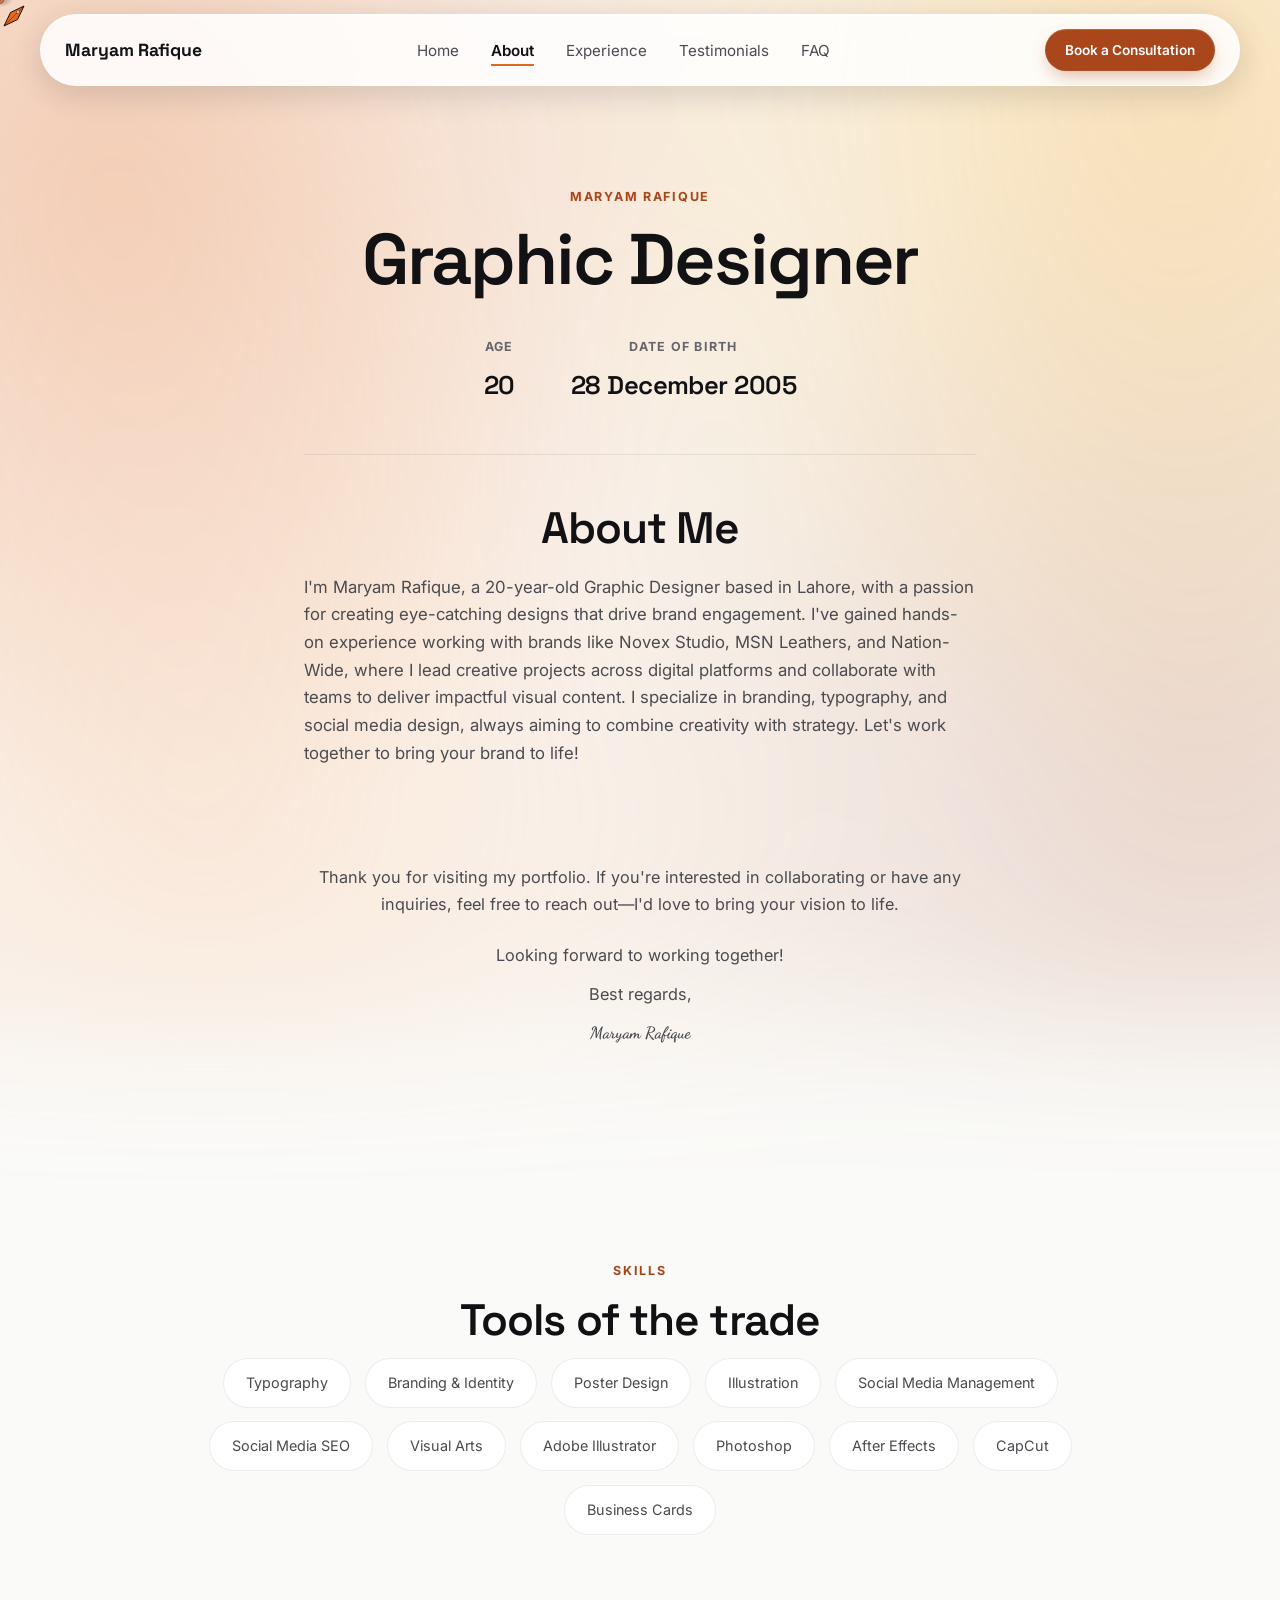
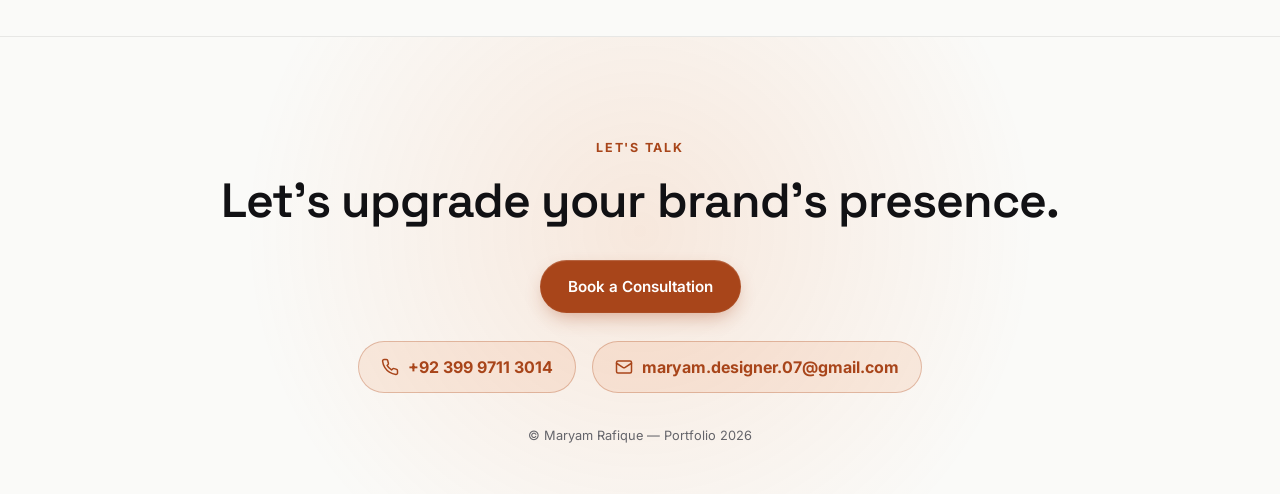
==== about.html @ 6f6f6f87 "Convert to multi-page site with Liquid Glass UI, custom pen cursor, and perf pass Adds Experience/Te" ====
<!DOCTYPE html>
<html lang="en">
<head>
  <meta charset="UTF-8">
  <meta name="viewport" content="width=device-width, initial-scale=1.0">

  <!-- EDIT HERE: page title + description shown in browser tab & search results -->
  <title>About — Maryam Rafique</title>
  <meta name="description" content="A little about Maryam Rafique — graphic designer and social media specialist based in Lahore.">

  <meta property="og:type" content="website">
  <meta property="og:title" content="About — Maryam Rafique">
  <meta property="og:description" content="A little about Maryam Rafique — graphic designer and social media specialist based in Lahore.">
  <meta property="og:image" content="assets/og-image.svg">
  <meta property="og:url" content="https://example.com/about.html">
  <meta name="twitter:card" content="summary_large_image">

  <link rel="icon" type="image/svg+xml" href="assets/favicon.svg">

  <!-- Google Fonts: Space Grotesk (headings) + Inter (body) + Dancing Script (signature, this page only) -->
  <link rel="preconnect" href="https://fonts.googleapis.com">
  <link rel="preconnect" href="https://fonts.gstatic.com" crossorigin>
  <link href="https://fonts.googleapis.com/css2?family=Space+Grotesk:wght@500;600;700&family=Inter:wght@400;500;600;700&family=Dancing+Script:wght@600;700&display=swap" rel="stylesheet">

  <link rel="stylesheet" href="css/styles.css">
</head>
<body>

  <a class="skip-link" href="#main">Skip to content</a>

  <!-- ============================= NAVBAR ============================= -->
  <header class="navbar" id="navbar">
    <div class="navbar__inner">
      <a href="index.html" class="navbar__logo">Maryam Rafique</a>

      <nav class="navbar__nav" aria-label="Primary">
        <ul class="navbar__links" id="navLinks">
          <li><a href="index.html">Home</a></li>
          <li><a href="about.html">About</a></li>
          <li><a href="experience.html">Experience</a></li>
          <li><a href="testimonials.html">Testimonials</a></li>
          <li><a href="faq.html">FAQ</a></li>
        </ul>
      </nav>

      <!-- EDIT HERE: booking link -->
      <a href="https://calendar.app.google/FQCtH2QjCRTTmwP78" class="btn btn--primary btn--sm navbar__cta" target="_blank" rel="noopener">Book a Consultation</a>

      <button class="navbar__burger" id="burgerBtn" aria-label="Open menu" aria-expanded="false" aria-controls="mobileNav">
        <span></span><span></span><span></span>
      </button>
    </div>
  </header>

  <!-- Full-screen mobile nav overlay -->
  <div class="mobile-nav" id="mobileNav">
    <button class="mobile-nav__close" id="mobileNavClose" aria-label="Close menu">&times;</button>
    <nav aria-label="Mobile Primary">
      <ul>
        <li><a href="index.html">Home</a></li>
        <li><a href="about.html">About</a></li>
        <li><a href="experience.html">Experience</a></li>
        <li><a href="testimonials.html">Testimonials</a></li>
        <li><a href="faq.html">FAQ</a></li>
        <li><a href="https://calendar.app.google/FQCtH2QjCRTTmwP78" class="btn btn--primary" target="_blank" rel="noopener">Book a Consultation</a></li>
      </ul>
    </nav>
  </div>

  <main id="main">
    <!-- ============================= ABOUT ME PAGE ============================= -->
    <section class="about-page">
      <div class="container about-page__inner">

        <!-- EDIT HERE: name label + heading -->
        <p class="eyebrow reveal">Maryam Rafique</p>
        <h1 class="about-page__heading reveal">Graphic Designer</h1>

        <!-- EDIT HERE: age / date of birth — the age value auto-calculates from data-dob via JS,
             falling back to this static "20" if JS is unavailable. -->
        <div class="about-page__meta reveal">
          <div class="about-page__meta-item">
            <span class="about-page__meta-label">Age</span>
            <span class="about-page__meta-value" id="ageValue" data-dob="2005-12-28">20</span>
          </div>
          <div class="about-page__meta-item">
            <span class="about-page__meta-label">Date Of Birth</span>
            <span class="about-page__meta-value">28 December 2005</span>
          </div>
        </div>

        <hr class="about-page__divider reveal">

        <!-- EDIT HERE: bio copy — [CITY] already filled in as Lahore -->
        <div class="about-page__block reveal">
          <h2 class="section-title">About Me</h2>
          <p class="about-page__bio">I'm Maryam Rafique, a 20-year-old Graphic Designer based in Lahore, with a passion for creating eye-catching designs that drive brand engagement. I've gained hands-on experience working with brands like Novex Studio, MSN Leathers, and Nation-Wide, where I lead creative projects across digital platforms and collaborate with teams to deliver impactful visual content. I specialize in branding, typography, and social media design, always aiming to combine creativity with strategy. Let's work together to bring your brand to life!</p>
        </div>

        <hr class="about-page__divider reveal">

        <!-- EDIT HERE: closing note + signature -->
        <div class="about-page__closing reveal">
          <p>Thank you for visiting my portfolio. If you're interested in collaborating or have any inquiries, feel free to reach out—I'd love to bring your vision to life.</p>
          <p>Looking forward to working together!</p>
          <p>Best regards,</p>
          <p class="about-page__signature">Maryam Rafique</p>
        </div>

      </div>
    </section>

    <!-- ============================= SKILLS ============================= -->
    <section class="skills" aria-label="Skills">
      <div class="container">
        <p class="eyebrow reveal">Skills</p>
        <h2 class="section-title reveal">Tools of the trade</h2>
        <!-- EDIT HERE: skill tags -->
        <ul class="skills__cloud">
          <li class="reveal">Typography</li>
          <li class="reveal">Branding &amp; Identity</li>
          <li class="reveal">Poster Design</li>
          <li class="reveal">Illustration</li>
          <li class="reveal">Social Media Management</li>
          <li class="reveal">Social Media SEO</li>
          <li class="reveal">Visual Arts</li>
          <li class="reveal">Adobe Illustrator</li>
          <li class="reveal">Photoshop</li>
          <li class="reveal">After Effects</li>
          <li class="reveal">CapCut</li>
          <li class="reveal">Business Cards</li>
        </ul>
      </div>
    </section>
  </main>

  <!-- ============================= CTA FOOTER ============================= -->
  <footer class="footer">
    <div class="footer__glow" aria-hidden="true"></div>
    <div class="container footer__inner reveal">
      <p class="eyebrow">Let's talk</p>
      <h2 class="footer__headline">Let's upgrade your brand's presence.</h2>

      <div class="footer__actions">
        <!-- EDIT HERE: booking link -->
        <a href="https://calendar.app.google/FQCtH2QjCRTTmwP78" class="btn btn--primary" target="_blank" rel="noopener">Book a Consultation</a>
      </div>

      <!-- EDIT HERE: phone + email -->
      <div class="footer__contact">
        <a href="tel:+9239997113014"><svg viewBox="0 0 24 24" fill="none" stroke="currentColor" stroke-width="2" stroke-linecap="round" stroke-linejoin="round" aria-hidden="true"><path d="M22 16.92v3a2 2 0 0 1-2.18 2 19.79 19.79 0 0 1-8.63-3.07 19.5 19.5 0 0 1-6-6 19.79 19.79 0 0 1-3.07-8.67A2 2 0 0 1 4.11 2h3a2 2 0 0 1 2 1.72c.127.96.361 1.903.7 2.81a2 2 0 0 1-.45 2.11L8.09 9.91a16 16 0 0 0 6 6l1.27-1.27a2 2 0 0 1 2.11-.45c.907.339 1.85.573 2.81.7A2 2 0 0 1 22 16.92z"/></svg>+92 399 9711 3014</a>
        <a href="mailto:maryam.designer.07@gmail.com"><svg viewBox="0 0 24 24" fill="none" stroke="currentColor" stroke-width="2" stroke-linecap="round" stroke-linejoin="round" aria-hidden="true"><rect x="2" y="4" width="20" height="16" rx="2"/><path d="m22 7-8.97 5.7a1.94 1.94 0 0 1-2.06 0L2 7"/></svg>maryam.designer.07@gmail.com</a>
      </div>

      <p class="footer__fine-print">&copy; Maryam Rafique — Portfolio 2026</p>
    </div>
  </footer>

  <script src="js/main.js"></script>
</body>
</html>
---- css/styles.css ----
/* ==========================================================================
   Maryam Rafique — Portfolio Styles
   EDIT HERE: change --accent below to re-theme the whole site.
   ========================================================================== */

/* Light theme (default). To add a dark/light toggle later: move this block
   under [data-theme="light"], add a [data-theme="dark"] block with dark
   values, and flip document.documentElement.dataset.theme in JS. */
:root {
  /* EDIT HERE: brand color is burnt orange. --accent is the literal brand hex —
     used for large text (rotating word, hero highlight), gradients, and other
     decorative spots that only need 3:1 contrast. Plain #E5681C on a white/near-white
     background measures ~3.3:1, which fails WCAG AA (4.5:1) for small text and for
     white button labels — so --accent-dark (a darkened derivative of the same hue,
     ~5:1+ on every background this site uses) is what actually renders on buttons,
     tags, links, and any other flat small text. --accent-2 pairs with --accent only
     in the hero's gradient moments. */
  --accent: #E5681C;          /* burnt orange — decorative/large-text only */
  --accent-dark: #A8451A;     /* WCAG-safe derivative — buttons, small text, active states */
  --accent-hover: #8A3814;    /* one step darker still, for button hover/press */
  --accent-soft: rgba(229, 104, 28, 0.08);  /* tint for badges/active pills */
  --accent-soft-strong: rgba(229, 104, 28, 0.14);
  --accent-2: #F59E0B;        /* gradient partner (amber) — hero only */
  --accent-rgb: 229, 104, 28;
  --accent-dark-rgb: 168, 69, 26;
  --accent-hover-rgb: 138, 56, 20;
  --accent-2-rgb: 245, 158, 11;
  --accent-gradient: linear-gradient(135deg, var(--accent), var(--accent-2));

  --bg: #FAFAF8;      /* page base background */
  --bg-alt: #F0EFEA;  /* alternating section background */
  --surface: #FFFFFF; /* cards sit on top of --bg / --bg-alt */
  --border: rgba(17, 17, 20, 0.08);
  --border-strong: rgba(17, 17, 20, 0.14);
  --text: #111114;       /* headings, high-emphasis */
  --text-muted: #4A4A4F; /* body copy */
  --text-dim: #64646A;   /* fine print — measured 5.1:1 on --bg-alt */

  --scrollbar-track: var(--bg);
  --scrollbar-thumb: rgba(17, 17, 20, 0.2);
  --scrollbar-thumb-hover: rgba(17, 17, 20, 0.35);

  --font-display: "Space Grotesk", "Arial", sans-serif;
  --font-body: "Inter", "Helvetica Neue", Arial, sans-serif;

  /* ---- type scale ---- */
  --fs-display: clamp(2.6rem, 1.6rem + 3.6vw, 4.5rem);
  --fs-h2: clamp(2rem, 1.5rem + 1.8vw, 2.75rem);
  --fs-h3: clamp(1.15rem, 1.05rem + 0.4vw, 1.3rem);
  --fs-body: 1rem;
  --fs-small: 0.875rem;
  --lh-display: 1.05;
  --ls-display: -0.03em;
  --lh-heading: 1.15;
  --ls-heading: -0.02em;
  --lh-body: 1.65;

  --radius-sm: 12px;
  --radius: 20px;
  --radius-lg: 24px;

  --container-width: 1200px;
  --section-pad: clamp(72px, 6vw + 24px, 112px);

  --ease: cubic-bezier(0.16, 1, 0.3, 1);
  --ease-reveal: cubic-bezier(0.22, 1, 0.36, 1); /* smooth ease-out for scroll-reveal slide-ups */

  /* ---- Liquid Glass material (EDIT HERE to retune the whole site's glass look) ----
     PERF NOTE: backdrop-filter is GPU-heavy and its cost scales with blur radius,
     element area, and how many are on screen at once. So true glass (this token
     set) is now used ONLY on the two "chrome" surfaces that are always exactly one
     instance — the navbar and the mobile-nav overlay. Every repeated/multi-instance
     surface (buttons, cards, accordion items, footer) uses --glass-bg-strong as a
     plain opaque background with no backdrop-filter — same tint, same border/shadow
     language, none of the blur cost. --glass-blur/--glass-saturate are deliberately
     modest (was 24px/160%) since even two instances add up during scroll. */
  --glass-bg: rgba(255, 255, 255, 0.14);
  --glass-bg-strong: rgba(255, 255, 255, 0.86); /* opaque enough to read as a solid surface once backdrop-filter is gone */
  --glass-border: rgba(255, 255, 255, 0.45);
  --glass-blur: 14px;
  --glass-saturate: 130%;
  --glass-shadow: 0 8px 32px rgba(17, 17, 20, 0.14);
  --glass-highlight: inset 0 1px 1px rgba(255, 255, 255, 0.7), inset 0 0 0 1px rgba(255, 255, 255, 0.08);

  /* High opacity is deliberate: at low opacity the light bg behind these panels
     washed them to mid-gray and made the white text fail contrast. Now that these
     panels don't use backdrop-filter at all, the high opacity also just makes them
     read as solid dark cards — correct either way. */
  --glass-dark-bg: rgba(20, 18, 24, 0.96);
  --glass-dark-bg-strong: rgba(15, 13, 18, 0.98);
  --glass-dark-border: rgba(255, 255, 255, 0.14);
  --glass-dark-highlight: inset 0 1px 1px rgba(255, 255, 255, 0.16), inset 0 0 0 1px rgba(255, 255, 255, 0.04);

  --glass-radius: 26px;

  /* mesh background hues: all warm, blending toward the accent — a soft peach so the
     whole gradient reads as one warm glow (not a mismatched cool blob) sitewide */
  --mesh-warm: 250, 180, 130;
}

/* ---------- Cross-page transitions ----------
   Native browser feature (Chrome/Edge 126+): fades the whole page in/out on
   same-origin navigations between .html files. No JS, no flash-of-reload.
   Unsupported browsers just navigate instantly as normal — nothing breaks. */
@view-transition { navigation: auto; }
@media (prefers-reduced-motion: reduce) {
  ::view-transition-group(*), ::view-transition-old(*), ::view-transition-new(*) { animation: none !important; }
}

/* ---------- Reset ---------- */
*, *::before, *::after { box-sizing: border-box; }
html { scroll-behavior: smooth; }
body {
  position: relative;
  margin: 0;
  background: var(--bg);
  color: var(--text-muted);
  font-family: var(--font-body);
  font-size: var(--fs-body);
  line-height: var(--lh-body);
  -webkit-font-smoothing: antialiased;
}
img { max-width: 100%; display: block; }
a { color: inherit; text-decoration: none; }
ul, ol { list-style: none; margin: 0; padding: 0; }
h1, h2, h3, h4 {
  font-family: var(--font-display);
  font-weight: 600;
  color: var(--text);
  line-height: var(--lh-heading);
  letter-spacing: var(--ls-heading);
  margin: 0;
}
p { margin: 0; }
button { font: inherit; color: inherit; background: none; border: none; cursor: pointer; }

/* Animated mesh-gradient backdrop — this is what the Liquid Glass panels sit on top
   of, so their translucency/blur actually shows something. Fixed behind everything
   (z-index: -1 inside body's own stacking context), decorative only. */
body::before {
  content: "";
  position: fixed;
  inset: -15%;
  z-index: -1;
  pointer-events: none;
  background:
    radial-gradient(circle at 18% 24%, rgba(var(--accent-rgb), 0.32), transparent 42%),
    radial-gradient(circle at 82% 18%, rgba(var(--accent-2-rgb), 0.28), transparent 42%),
    radial-gradient(circle at 24% 82%, rgba(var(--mesh-warm), 0.26), transparent 44%),
    radial-gradient(circle at 84% 78%, rgba(var(--accent-dark-rgb), 0.2), transparent 40%);
  filter: blur(70px);
  animation: meshDrift 26s ease-in-out infinite alternate;
}
@keyframes meshDrift {
  0% { transform: translate3d(0, 0, 0) scale(1); }
  50% { transform: translate3d(-3%, 2.5%, 0) scale(1.07); }
  100% { transform: translate3d(2.5%, -3%, 0) scale(1.03); }
}
@media (prefers-reduced-motion: reduce) {
  body::before { animation: none; }
}
@media (prefers-reduced-transparency: reduce) {
  body::before { display: none; }
}

/* Subtle print-like grain over the whole page. Decorative only — invisible
   to assistive tech, ignored for pointer events, and skipped entirely for
   users who prefer reduced motion isn't relevant here (it's static), but we
   still respect prefers-reduced-transparency-style caution by keeping it inert. */
body::after {
  content: "";
  position: fixed;
  inset: 0;
  z-index: 2000;
  pointer-events: none;
  opacity: 0.035;
  mix-blend-mode: overlay;
  background-image: url("data:image/svg+xml,%3Csvg xmlns='http://www.w3.org/2000/svg' width='160' height='160'%3E%3Cfilter id='n'%3E%3CfeTurbulence type='fractalNoise' baseFrequency='0.85' numOctaves='2' stitchTiles='stitch'/%3E%3C/filter%3E%3Crect width='100%25' height='100%25' filter='url(%23n)'/%3E%3C/svg%3E");
  background-size: 160px 160px;
}

@media (prefers-reduced-motion: reduce) {
  html { scroll-behavior: auto; }
  *, *::before, *::after {
    animation-duration: 0.01ms !important;
    animation-iteration-count: 1 !important;
    transition-duration: 0.01ms !important;
    scroll-behavior: auto !important;
  }
}

/* ---------- Custom scrollbar ---------- */
::-webkit-scrollbar { width: 10px; }
::-webkit-scrollbar-track { background: var(--scrollbar-track); }
::-webkit-scrollbar-thumb { background: var(--scrollbar-thumb); border-radius: 8px; border: 2px solid var(--scrollbar-track); }
::-webkit-scrollbar-thumb:hover { background: var(--scrollbar-thumb-hover); }
html { scrollbar-color: var(--scrollbar-thumb) var(--scrollbar-track); scrollbar-width: thin; }

/* ---------- Utility ---------- */
.container { max-width: var(--container-width); margin: 0 auto; padding: 0 24px; }

/* Mouse-follow specular sheen — a soft highlight that tracks the cursor, mimicking
   how Liquid Glass catches light as it moves. JS (main.js) sets --mx/--my per
   element on pointermove; this is pure decoration, so it just never activates on
   touch (no hover) or under reduced motion. */
.specular { position: relative; overflow: hidden; }
.specular::before {
  content: "";
  position: absolute;
  inset: 0;
  border-radius: inherit;
  background: radial-gradient(circle 260px at var(--mx, 50%) var(--my, 50%), rgba(255, 255, 255, 0.45), transparent 60%);
  opacity: 0;
  transition: opacity 0.4s var(--ease);
  pointer-events: none;
  z-index: 2;
}
.specular:hover::before { opacity: 1; }
@media (prefers-reduced-motion: reduce), (prefers-reduced-transparency: reduce) {
  .specular::before { display: none; }
}

.eyebrow {
  display: block;
  font-family: var(--font-body);
  font-size: 0.78rem;
  font-weight: 700;
  letter-spacing: 0.14em;
  text-transform: uppercase;
  color: var(--accent-dark);
  margin-bottom: 14px;
}

.text-accent {
  background: var(--accent-gradient);
  -webkit-background-clip: text;
  background-clip: text;
  color: transparent;
}
.skip-link {
  position: absolute; left: -9999px; top: 0; z-index: 3000;
  background: var(--accent-dark); color: #fff; padding: 12px 20px; border-radius: 0 0 8px 0;
}
.skip-link:focus { left: 0; }

:focus-visible {
  outline: 2px solid var(--accent-dark);
  outline-offset: 3px;
  border-radius: 4px;
}

/* ---------- Reveal-on-scroll (with stagger via --stagger, set by JS) ----------
   will-change is applied by JS right before the transition starts and removed
   once it ends (see main.js) — not set here, since dozens of .reveal elements
   sitting with will-change on permanently would waste GPU memory sitewide. */
.reveal {
  opacity: 0;
  transform: translateY(60px);
  transition: opacity 0.7s var(--ease-reveal), transform 0.7s var(--ease-reveal);
  transition-delay: calc(var(--stagger, 0) * 80ms);
}
.reveal.is-visible { opacity: 1; transform: translateY(0); }

/* ---------- Buttons ---------- */
.btn {
  display: inline-flex;
  align-items: center;
  justify-content: center;
  gap: 8px;
  padding: 14px 28px;
  border-radius: 999px;
  font-weight: 600;
  font-size: 0.95rem;
  white-space: nowrap;
  transition: transform 0.25s var(--ease), box-shadow 0.25s var(--ease), background 0.25s var(--ease), border-color 0.25s var(--ease), color 0.25s var(--ease);
}
/* Buttons: solid, not glass. Every page has 3-6+ of these, so backdrop-filter
   here was many small elements each paying the blur cost for almost no visual
   gain (the background is already >90% opaque). Flattened to a solid fill —
   same colors/shadow, none of the GPU cost. Real glass stays on navbar/mobile-nav
   where there's exactly one instance and it's worth the cost. */
.btn--primary {
  background: var(--accent-dark);
  color: #fff;
  box-shadow: 0 8px 20px -6px rgba(var(--accent-dark-rgb), 0.45), var(--glass-dark-highlight);
}
.btn--primary:hover {
  background: var(--accent-hover);
  transform: translateY(-2px);
  box-shadow: 0 14px 32px -8px rgba(var(--accent-hover-rgb), 0.5), var(--glass-dark-highlight);
}
.btn--secondary {
  background: transparent;
  color: var(--text);
  border: 1px solid var(--border-strong);
  box-shadow: none;
}
.btn--secondary:hover { border-color: var(--accent-dark); color: var(--accent-dark); transform: translateY(-2px); box-shadow: 0 8px 24px rgba(17, 17, 20, 0.1); }
.btn--sm { padding: 10px 20px; font-size: 0.85rem; }

/* ============================= NAVBAR ============================= */
.navbar {
  position: sticky;
  top: 0;
  z-index: 500;
  padding: 14px 16px 0;
  animation: navIntro 0.6s var(--ease-reveal) both;
}
@keyframes navIntro {
  from { opacity: 0; transform: translateY(-12px); }
  to { opacity: 1; transform: translateY(0); }
}
@media (prefers-reduced-motion: reduce) {
  .navbar { animation: none; }
}
/* Floating Liquid Glass bar — always glass, insets from the top edge, and
   deepens slightly once scrolled for feedback. */
.navbar__inner {
  max-width: var(--container-width);
  margin: 0 auto;
  padding: 14px 24px;
  display: flex;
  align-items: center;
  justify-content: space-between;
  gap: 24px;
  background: var(--glass-bg-strong);
  -webkit-backdrop-filter: blur(var(--glass-blur)) saturate(var(--glass-saturate));
  backdrop-filter: blur(var(--glass-blur)) saturate(var(--glass-saturate));
  border: 1px solid var(--glass-border);
  border-radius: 9999px;
  box-shadow: var(--glass-shadow), var(--glass-highlight);
  transition: background 0.3s var(--ease), box-shadow 0.3s var(--ease);
  contain: paint;
}
.navbar.is-scrolled .navbar__inner {
  background: rgba(255, 255, 255, 0.72);
  box-shadow: 0 12px 40px rgba(17, 17, 20, 0.16), var(--glass-highlight);
}
@media (prefers-reduced-transparency: reduce) {
  .navbar__inner {
    background: var(--surface);
    backdrop-filter: none;
    -webkit-backdrop-filter: none;
    box-shadow: 0 4px 20px rgba(17, 17, 20, 0.08);
  }
}
.navbar__logo {
  font-family: var(--font-display);
  font-weight: 700;
  font-size: 1.1rem;
  color: var(--text);
}
.navbar__links {
  display: flex;
  gap: 32px;
}
.navbar__links a {
  position: relative;
  color: var(--text-muted);
  font-size: 0.95rem;
  padding: 4px 0;
  transition: color 0.25s var(--ease);
}
.navbar__links a::after {
  content: "";
  position: absolute;
  left: 0; bottom: -2px;
  width: 0; height: 2px;
  background: var(--accent);
  transition: width 0.3s var(--ease);
}
.navbar__links a:hover { color: var(--text); }
.navbar__links a:hover::after { width: 100%; }
.navbar__links a.is-active { color: var(--text); font-weight: 600; }
.navbar__links a.is-active::after { width: 100%; }

.navbar__burger {
  display: none;
  flex-direction: column;
  gap: 5px;
  padding: 6px;
}
.navbar__burger span {
  width: 22px; height: 2px; background: var(--text); border-radius: 2px;
  transition: transform 0.3s var(--ease), opacity 0.3s var(--ease);
}

.mobile-nav {
  position: fixed;
  inset: 0;
  z-index: 900;
  background: rgba(255, 255, 255, 0.75);
  -webkit-backdrop-filter: blur(16px) saturate(var(--glass-saturate));
  backdrop-filter: blur(16px) saturate(var(--glass-saturate));
  display: flex;
  align-items: center;
  justify-content: center;
  opacity: 0;
  pointer-events: none;
  transform: translateY(-12px);
  transition: opacity 0.3s var(--ease), transform 0.3s var(--ease);
  contain: paint;
}
@media (prefers-reduced-transparency: reduce) {
  .mobile-nav { background: var(--bg); backdrop-filter: none; -webkit-backdrop-filter: none; }
}
.mobile-nav.is-open { opacity: 1; pointer-events: auto; transform: translateY(0); }
.mobile-nav ul { display: flex; flex-direction: column; gap: 28px; align-items: center; }
.mobile-nav a { font-family: var(--font-display); font-size: 1.6rem; color: var(--text); }
.mobile-nav a.is-active { color: var(--accent-dark); }
.mobile-nav__close {
  position: absolute; top: 24px; right: 24px; font-size: 2rem; line-height: 1; color: var(--text);
}

@media (max-width: 860px) {
  .navbar__links, .navbar__cta { display: none; }
  .navbar__burger { display: flex; }
}

/* ============================= HERO ============================= */
.hero {
  position: relative;
  padding: calc(var(--section-pad) * 0.6) 24px 0;
  overflow: hidden;
}
.hero__glow {
  position: absolute;
  top: -25%;
  right: -10%;
  width: 900px;
  height: 900px;
  background: radial-gradient(circle, rgba(var(--accent-rgb), 0.14), rgba(var(--accent-2-rgb), 0.08) 45%, transparent 70%);
  filter: blur(10px);
  animation: floatGlow 14s ease-in-out infinite;
  pointer-events: none;
  z-index: 0;
}
@keyframes floatGlow {
  0%, 100% { transform: translateY(0) scale(1); }
  50% { transform: translateY(30px) scale(1.05); }
}
.hero__grid {
  position: relative;
  z-index: 1;
  display: grid;
  grid-template-columns: 1.15fr 0.85fr;
  align-items: center;
  gap: 48px;
  padding-bottom: 56px;
}
.hero__content { max-width: 620px; }
.hero__headline {
  font-size: var(--fs-display);
  line-height: var(--lh-display);
  letter-spacing: var(--ls-display);
  margin-bottom: 24px;
}
.hero__sub {
  color: var(--text-muted);
  font-size: clamp(1rem, 1.6vw, 1.15rem);
  max-width: 480px;
  margin: 0 0 36px;
}
.hero__actions { display: flex; gap: 16px; flex-wrap: wrap; margin-bottom: 44px; }

.hero__trusted-label {
  display: block;
  font-size: 0.75rem;
  font-weight: 600;
  letter-spacing: 0.08em;
  text-transform: uppercase;
  color: var(--text-dim);
  margin-bottom: 14px;
}
.hero__trusted-chips { display: flex; flex-wrap: wrap; gap: 10px; }
.hero__trusted-chips li {
  padding: 8px 16px;
  border: 1px solid var(--border);
  border-radius: 999px;
  font-size: 0.82rem;
  font-weight: 500;
  color: var(--text-dim);
  background: var(--surface);
}

.hero__visual { text-align: center; }
.hero__avatar-frame {
  position: relative;
  width: min(320px, 80%);
  aspect-ratio: 1;
  margin: 0 auto 20px;
  padding: 6px;
  border-radius: var(--radius-lg);
  background: var(--accent-gradient);
}
.hero__avatar {
  width: 100%;
  height: 100%;
  border-radius: calc(var(--radius-lg) - 6px);
  object-fit: cover;
  display: block;
  background: var(--surface);
}
.hero__visual-name { font-family: var(--font-display); font-weight: 600; color: var(--text); font-size: 1.05rem; }
.hero__visual-role { color: var(--text-dim); font-size: 0.88rem; }

/* ---------- Credibility stat strip ---------- */
.stat-strip { position: relative; z-index: 1; }
.stat-strip__inner {
  display: grid;
  grid-template-columns: repeat(3, 1fr);
  background: var(--surface);
  border: 1px solid var(--border);
  border-radius: var(--glass-radius);
  box-shadow: 0 20px 50px -20px rgba(17, 17, 20, 0.12);
}
.stat {
  text-align: center;
  padding: 32px 20px;
  border-left: 1px solid var(--border);
}
.stat:first-child { border-left: none; }
.stat__value {
  display: block;
  font-family: var(--font-display);
  font-size: clamp(1.8rem, 1.4rem + 1.4vw, 2.4rem);
  font-weight: 700;
  color: var(--text);
  letter-spacing: var(--ls-heading);
}
.stat__label { font-size: 0.82rem; color: var(--text-dim); }

/* ============================= WORK PREVIEW (home page) ============================= */
.work-preview__grid {
  display: grid;
  grid-template-columns: repeat(auto-fit, minmax(280px, 1fr));
  gap: 28px;
  text-align: left;
  margin-bottom: 48px;
}
.work-preview__card {
  display: block;
  background: var(--surface);
  border: 1px solid var(--border);
  border-radius: var(--glass-radius);
  overflow: hidden;
  box-shadow: 0 8px 30px rgba(17, 17, 20, 0.05);
  transition: transform 0.35s var(--ease), box-shadow 0.35s var(--ease);
}
.work-preview__card:hover { transform: translateY(-6px); box-shadow: 0 24px 48px rgba(17, 17, 20, 0.14); }
.work-preview__media { position: relative; aspect-ratio: 4 / 3; overflow: hidden; background: #0d0d10; }
.work-preview__media img { width: 100%; height: 100%; object-fit: cover; transition: transform 0.5s var(--ease); }
.work-preview__card:hover .work-preview__media img { transform: scale(1.06); }
.work-preview__overlay {
  position: absolute; inset: 0;
  background: linear-gradient(180deg, rgba(17, 17, 20, 0.1), rgba(17, 17, 20, 0.65));
  display: flex; align-items: center; justify-content: center;
  opacity: 0;
  transition: opacity 0.3s var(--ease);
}
.work-preview__card:hover .work-preview__overlay { opacity: 1; }
.work-preview__overlay span { padding: 10px 22px; border-radius: 999px; background: #fff; color: var(--text); font-weight: 600; font-size: 0.85rem; }
.work-preview__body { padding: 24px; }
.work-preview__tag {
  display: inline-block;
  padding: 5px 12px;
  border-radius: 999px;
  background: var(--accent-soft-strong);
  font-size: 0.72rem;
  font-weight: 700;
  text-transform: uppercase;
  letter-spacing: 0.05em;
  color: var(--accent-dark);
  margin-bottom: 12px;
}
.work-preview__body h3 { font-size: var(--fs-h3); margin-bottom: 8px; }
.work-preview__body p { color: var(--text-muted); font-size: 0.92rem; }
.work-preview__cta { text-align: center; }

/* ============================= SECTION SHARED ============================= */
section:not(.hero) { padding: var(--section-pad) 0; }
.section-title { font-size: var(--fs-h2); margin-bottom: 12px; }
.section-sub { color: var(--text-muted); max-width: 560px; margin: 0 0 48px; }

.work, .about, .testimonials, .skills, .experience, .faq, .work-preview { text-align: center; }
.work .section-sub, .work .eyebrow, .about .eyebrow, .testimonials .eyebrow, .skills .eyebrow, .experience .eyebrow, .faq .eyebrow, .work-preview .eyebrow, .work-preview .section-sub { margin-left: auto; margin-right: auto; }

/* ============================= WORK — sticky stacking cards =============================
   Each card is its own position:sticky element (increasing `top` per index so the pile
   peeks). The slide-up-from-bottom ENTRANCE is a native CSS scroll-driven animation
   (animation-timeline: view()) tied directly to the card's own scroll position — no
   IntersectionObserver, no class toggle, so it can never "pop": the browser interpolates
   opacity/transform continuously every frame as you scroll, exactly like the reference.
   Browsers without view() support fall back to an equivalent JS scroll handler (see main.js)
   that sets the same opacity/transform continuously. Separately, once a card is fully
   arrived AND the next one is arriving on top of it, JS fades/shrinks it slightly via
   --bury-scale/--bury-opacity on the inner panel so the pile reads with depth. */
.work { padding-bottom: 0; }
.work .container { padding-bottom: var(--section-pad); }

/* Card panel tokens, scoped to the stack. EDIT HERE: swap these five values to re-theme
   just the Work cards (independent of the rest of the site's light theme). */
.stack {
  --stack-panel-bg: #FFFFFF;
  --stack-panel-bg-alt: #F7F6F3;
  --stack-panel-border: rgba(17, 17, 20, 0.08);
  --stack-panel-text: #111114;
  --stack-panel-text-muted: #4A4A4F;
}

.stack-card-wrapper {
  /* Height is set inline by JS to (card height + dwell buffer) so the sticky hold
     timing matches the card's actual rendered size at any viewport width. */
  position: relative;
}
.stack-card-wrapper:last-child { height: auto !important; }

@keyframes stack-card-entry {
  from { opacity: 0; transform: translateY(120px) scale(0.96); }
  to { opacity: 1; transform: translateY(0) scale(1); }
}

.stack-card {
  position: sticky;
  top: calc(var(--navbar-h, 84px) + 40px + (var(--stack-index) * 14px));
  z-index: calc(var(--stack-index) + 1);
  padding: 14px 0 40px;
  opacity: 0;
  transform: translateY(120px) scale(0.96);
  animation: stack-card-entry linear both;
  animation-timeline: view();
  animation-range: entry 0% cover 40%;
}
.stack-card-wrapper:last-child .stack-card { position: relative; top: auto; padding-bottom: 0; }

/* No animation-timeline support (Firefox/older Safari): let main.js drive opacity/transform
   directly via inline style every scroll frame, smoothed by this transition. */
@supports not (animation-timeline: view()) {
  .stack-card {
    animation: none;
    transition: opacity 0.3s var(--ease-reveal), transform 0.3s var(--ease-reveal);
  }
}

/* Flattened off backdrop-filter deliberately: up to 3 of these overlap/stack via
   z-index during the sticky-scroll bury effect, which is exactly the "blurred
   panels stacked on top of each other" pattern that tanks scroll performance.
   Solid light gradient keeps the same look with none of the compositing cost. */
.stack-card__panel {
  position: relative;
  display: grid;
  grid-template-columns: 1fr 1fr;
  gap: 40px;
  align-items: center;
  background: linear-gradient(160deg, var(--stack-panel-bg-alt), var(--stack-panel-bg));
  border: 1px solid var(--stack-panel-border);
  border-radius: var(--glass-radius);
  padding: 48px;
  box-shadow: 0 24px 50px -20px rgba(17, 17, 20, 0.18), var(--glass-highlight);
  transform: scale(var(--bury-scale, 1));
  opacity: var(--bury-opacity, 1);
  transition: transform 0.3s var(--ease-reveal), opacity 0.3s var(--ease-reveal);
  will-change: transform, opacity;
  contain: paint;
}
.stack-card__tag {
  display: inline-block;
  padding: 5px 12px;
  border-radius: 999px;
  background: rgba(var(--accent-rgb), 0.14);
  font-size: 0.72rem;
  font-weight: 700;
  text-transform: uppercase;
  letter-spacing: 0.05em;
  color: var(--accent);
  margin-bottom: 16px;
}
.stack-card__title { font-size: clamp(1.5rem, 1.2rem + 1.2vw, 2rem); color: var(--stack-panel-text); margin-bottom: 16px; }
.stack-card__desc { color: var(--stack-panel-text-muted); font-size: 0.98rem; margin-bottom: 32px; max-width: 46ch; }
.stack-card__stats { display: flex; gap: 40px; }
.stack-card__stat { display: flex; flex-direction: column; gap: 4px; }
.stack-card__stat-label { font-size: 0.7rem; font-weight: 700; text-transform: uppercase; letter-spacing: 0.08em; color: var(--stack-panel-text-muted); }
.stack-card__stat-value { font-family: var(--font-display); font-size: clamp(1.4rem, 1.2rem + 0.8vw, 1.8rem); font-weight: 600; color: var(--stack-panel-text); letter-spacing: var(--ls-heading); }
.stack-card__media { border-radius: 16px; overflow: hidden; aspect-ratio: 4 / 3; background: #0d0d10; }
.stack-card__media img { width: 100%; height: 100%; object-fit: cover; display: block; }

@media (max-width: 900px) {
  .stack-card__panel { grid-template-columns: 1fr; padding: 32px; gap: 28px; }
  .stack-card__media { order: -1; }
  .stack-card__desc { max-width: none; }
}

@media (prefers-reduced-motion: reduce) {
  .stack-card-wrapper { height: auto !important; margin-bottom: 28px; }
  .stack-card-wrapper:last-child { margin-bottom: 0; }
  .stack-card {
    position: static;
    animation: none !important;
    opacity: 1 !important;
    transform: none !important;
  }
  .stack-card__panel { transform: none !important; opacity: 1 !important; }
}

/* ============================= TESTIMONIALS ============================= */
/* Flattened off backdrop-filter deliberately: the carousel clones this whole set
   once for the infinite loop, so 6 cards on the page become 12 — and the entire
   track transforms every frame while auto-scrolling, so 12 simultaneous blurred
   backgrounds would be recomputed continuously. Solid surface, same border/shadow. */
.testimonial-card {
  margin: 0;
  padding: 32px;
  border: 1px solid var(--border);
  border-radius: var(--glass-radius);
  background: var(--surface);
  box-shadow: 0 8px 30px rgba(17, 17, 20, 0.05);
  display: flex;
  flex-direction: column;
}
.testimonial-card__stars { color: var(--accent-dark); letter-spacing: 2px; margin-bottom: 16px; font-size: 0.9rem; }
.testimonial-card p { font-size: 1rem; margin-bottom: 24px; color: var(--text); flex-grow: 1; }
.testimonial-card footer { display: flex; align-items: center; gap: 14px; }
.avatar-initials {
  width: 44px; height: 44px; border-radius: 50%;
  background: var(--accent-dark);
  display: flex; align-items: center; justify-content: center;
  font-size: 0.8rem; font-weight: 700; color: #fff; flex-shrink: 0;
}
.testimonial-card cite { font-style: normal; font-weight: 600; display: block; color: var(--text); }
.testimonial-card .role { color: var(--text-dim); font-size: 0.85rem; }

/* ---------- Testimonials auto-carousel (testimonials.html) ---------- */
.t-carousel { position: relative; overflow: hidden; }
.t-carousel__track {
  display: flex;
  gap: 24px;
  width: max-content;
  touch-action: pan-y;
  user-select: none;
  cursor: grab;
  will-change: transform;
}
.t-carousel__track.is-dragging { cursor: grabbing; }
.t-carousel__track .testimonial-card {
  width: min(380px, 82vw);
  flex-shrink: 0;
}
.t-carousel__track .testimonial-card img,
.t-carousel__track .testimonial-card * { -webkit-user-drag: none; }
.t-carousel__arrows { display: flex; gap: 12px; justify-content: center; margin-top: 40px; }
.t-carousel__arrow {
  width: 44px; height: 44px;
  border-radius: 50%;
  border: 1px solid var(--border);
  background: var(--surface);
  display: flex; align-items: center; justify-content: center;
  color: var(--text);
  transition: border-color 0.25s var(--ease), color 0.25s var(--ease), transform 0.25s var(--ease);
}
.t-carousel__arrow:hover { border-color: var(--accent-dark); color: var(--accent-dark); transform: translateY(-2px); }
.t-carousel__arrow svg { width: 18px; height: 18px; }

@media (prefers-reduced-motion: reduce) {
  .t-carousel { overflow-x: auto; }
  .t-carousel__track { cursor: auto; scroll-snap-type: x proximity; }
  .t-carousel__track .testimonial-card { scroll-snap-align: start; }
}

/* ============================= SKILLS ============================= */
.skills__cloud {
  display: flex;
  flex-wrap: wrap;
  gap: 14px;
  justify-content: center;
  max-width: 900px;
  margin: 0 auto;
}
.skills__cloud li {
  padding: 12px 22px;
  border: 1px solid var(--border);
  border-radius: 999px;
  font-size: 0.9rem;
  color: var(--text-muted);
  background: var(--surface);
  /* opacity/transform must match .reveal's timing here — this selector is more specific than
     .reveal alone, so its own transition shorthand would otherwise silently win the cascade
     and truncate the scroll-reveal slide-up to color/border-color's snappy 0.25s (no fade at all). */
  transition: opacity 0.7s var(--ease-reveal), transform 0.7s var(--ease-reveal), color 0.25s var(--ease), border-color 0.25s var(--ease);
}
.skills__cloud li:hover { color: var(--accent-dark); border-color: var(--accent-dark); transform: translateY(-3px); }

/* ============================= EXPERIENCE TIMELINE ============================= */
.timeline {
  position: relative;
  max-width: 920px;
  margin: 0 auto;
  display: grid;
  grid-template-columns: 1fr 1fr;
  column-gap: 64px;
  row-gap: 48px;
  text-align: left;
}
.timeline::before {
  content: "";
  position: absolute;
  left: 50%;
  top: 6px;
  bottom: 6px;
  width: 1px;
  background: var(--border-strong);
  transform: translateX(-50%);
}
/* Hardcoded for 3 items — duplicate the pattern (grid-row + odd/even column) to add a 4th. */
.timeline__item:nth-child(1) { grid-row: 1; }
.timeline__item:nth-child(2) { grid-row: 2; }
.timeline__item:nth-child(3) { grid-row: 3; }
.timeline__item:nth-child(odd) { grid-column: 1; }
.timeline__item:nth-child(even) { grid-column: 2; }
.timeline__item { position: relative; }
.timeline__item:nth-child(odd) .timeline__card { margin-right: 40px; text-align: right; }
.timeline__item:nth-child(even) .timeline__card { margin-left: 40px; }
.timeline__dot {
  position: absolute;
  top: 6px;
  width: 12px; height: 12px;
  border-radius: 50%;
  background: var(--accent-dark);
  box-shadow: 0 0 0 4px var(--bg-alt);
}
.timeline__item:nth-child(odd) .timeline__dot { right: -46px; }
.timeline__item:nth-child(even) .timeline__dot { left: -46px; }
.timeline__card h3 { font-size: 1.15rem; margin-bottom: 4px; }
.timeline__meta { color: var(--accent-dark); font-size: 0.85rem; margin-bottom: 8px; font-weight: 600; }
.timeline__card p:not(.timeline__meta) { color: var(--text-muted); }

@media (max-width: 760px) {
  .timeline { grid-template-columns: 1fr; column-gap: 0; padding-left: 32px; }
  .timeline::before { left: 0; }
  .timeline__item:nth-child(1), .timeline__item:nth-child(2), .timeline__item:nth-child(3) { grid-row: auto; }
  .timeline__item:nth-child(odd), .timeline__item:nth-child(even) { grid-column: 1; }
  .timeline__item:nth-child(odd) .timeline__card,
  .timeline__item:nth-child(even) .timeline__card { margin: 0; text-align: left; }
  .timeline__item:nth-child(odd) .timeline__dot,
  .timeline__item:nth-child(even) .timeline__dot { left: -37px; right: auto; }
}

/* ============================= FAQ ============================= */
.accordion { max-width: 720px; margin: 0 auto; text-align: left; display: flex; flex-direction: column; gap: 14px; }
.accordion__item {
  background: var(--surface);
  border: 1px solid var(--border);
  border-radius: var(--radius);
  box-shadow: 0 8px 30px rgba(17, 17, 20, 0.05);
  padding: 0 20px;
}
.accordion__trigger {
  width: 100%;
  display: flex;
  align-items: center;
  justify-content: space-between;
  gap: 16px;
  padding: 22px 4px;
  text-align: left;
  font-family: var(--font-display);
  font-size: 1.05rem;
  color: var(--text);
}
.accordion__icon { position: relative; width: 16px; height: 16px; flex-shrink: 0; }
.accordion__icon::before, .accordion__icon::after {
  content: ""; position: absolute; background: var(--text-muted); border-radius: 2px;
  transition: transform 0.3s var(--ease), background 0.3s var(--ease);
}
.accordion__icon::before { width: 100%; height: 2px; top: 50%; left: 0; transform: translateY(-50%); }
.accordion__icon::after { width: 2px; height: 100%; left: 50%; top: 0; transform: translateX(-50%); }
.accordion__trigger[aria-expanded="true"] .accordion__icon::after { transform: translateX(-50%) rotate(90deg); opacity: 0; }
.accordion__trigger[aria-expanded="true"] .accordion__icon::before { background: var(--accent); }
.accordion__panel {
  max-height: 0;
  overflow: hidden;
  transition: max-height 0.35s var(--ease);
}
.accordion__panel p { padding: 0 4px 22px; color: var(--text-muted); }

/* ============================= ABOUT ME PAGE (about.html) ============================= */
.about-page { padding: calc(var(--section-pad) * 1.3) 0 var(--section-pad); text-align: center; }
.about-page__inner { max-width: 720px; margin: 0 auto; }
.about-page__heading {
  font-size: var(--fs-display);
  line-height: var(--lh-display);
  letter-spacing: var(--ls-display);
  margin-bottom: 40px;
}
.about-page__meta {
  display: flex;
  justify-content: center;
  gap: 56px;
  margin-bottom: 48px;
}
.about-page__meta-item { display: flex; flex-direction: column; gap: 6px; }
.about-page__meta-label { font-size: 0.78rem; font-weight: 700; text-transform: uppercase; letter-spacing: 0.1em; color: var(--text-dim); }
.about-page__meta-value { font-family: var(--font-display); font-size: clamp(1.3rem, 1.1rem + 0.8vw, 1.6rem); font-weight: 600; color: var(--text); letter-spacing: var(--ls-heading); }
.about-page__divider { border: none; border-top: 1px solid var(--border); margin: 48px 0; }
.about-page__block .section-title { margin-bottom: 20px; }
.about-page__bio { color: var(--text-muted); font-size: 1.05rem; line-height: var(--lh-body); text-align: left; }
.about-page__closing p { color: var(--text-muted); font-size: 1.02rem; line-height: var(--lh-body); margin-bottom: 12px; }
.about-page__closing p:first-child { margin-bottom: 24px; }
.about-page__signature {
  font-family: "Dancing Script", cursive;
  font-size: clamp(3rem, 2.4rem + 2.4vw, 4.2rem);
  font-weight: 700;
  color: var(--accent-dark);
  margin-top: 12px !important;
}

@media (max-width: 600px) {
  .about-page__meta { gap: 32px; }
}

/* ============================= FOOTER / CTA ============================= */
/* Flattened off backdrop-filter deliberately: this spans the full page width, so
   the blurred area is large regardless of instance count — one of the pricier
   single-element cases even before counting repeats. */
.footer {
  position: relative;
  overflow: hidden;
  padding: var(--section-pad) 0 48px;
  border-top: 1px solid var(--border);
  text-align: center;
}
.footer__glow {
  position: absolute;
  bottom: -30%;
  left: 50%;
  transform: translateX(-50%);
  width: 800px; height: 800px;
  background: radial-gradient(circle, rgba(var(--accent-rgb), 0.12), transparent 70%);
  pointer-events: none;
}
.footer__inner { position: relative; z-index: 1; }
.footer__headline { font-size: clamp(1.8rem, 1.4rem + 2vw, 3rem); letter-spacing: var(--ls-heading); margin-bottom: 32px; }
.footer__actions { display: flex; gap: 16px; justify-content: center; flex-wrap: wrap; margin-bottom: 28px; }
.footer__contact { display: flex; gap: 16px; justify-content: center; flex-wrap: wrap; margin-bottom: 32px; }
.footer__contact a {
  display: inline-flex;
  align-items: center;
  gap: 9px;
  padding: 12px 22px;
  border-radius: 999px;
  background: rgba(var(--accent-rgb), 0.1);
  border: 1px solid rgba(var(--accent-dark-rgb), 0.3);
  color: var(--accent-dark);
  font-size: 1rem;
  font-weight: 700;
  transition: background 0.25s var(--ease), border-color 0.25s var(--ease), color 0.25s var(--ease), transform 0.25s var(--ease), box-shadow 0.25s var(--ease);
}
.footer__contact a svg { width: 18px; height: 18px; flex-shrink: 0; }
.footer__contact a:hover {
  background: var(--accent-dark);
  border-color: var(--accent-dark);
  color: #fff;
  transform: translateY(-2px);
  box-shadow: 0 10px 24px -8px rgba(var(--accent-dark-rgb), 0.5);
}
.footer__fine-print { color: var(--text-dim); font-size: 0.8rem; }

/* ============================= CUSTOM CURSOR (pen tool) =============================
   Elements are created/positioned entirely by JS (see main.js) — only enabled when JS
   confirms a fine pointer + hover capability, and only then does it add .has-custom-cursor
   to <html> (which is what actually hides the native cursor). Positioning uses
   transform: translate3d() only, written every rAF frame; hover/click feedback uses a
   SEPARATE nested element with a CSS-transitioned transform so it never fights the JS-driven
   position transform on the outer element.
   Perf note: no filter/mix-blend-mode/elementFromPoint anywhere in this system anymore —
   those were the cause of a real jank regression (see main.js comment for the full story).
   The shadow's soft edge comes from a radial-gradient (a plain paint, not a filter), so
   there's nothing to "recompute" as it moves — the compositor just translates the layer. */
.has-custom-cursor, .has-custom-cursor a, .has-custom-cursor button, .has-custom-cursor input,
.has-custom-cursor textarea, .has-custom-cursor select, .has-custom-cursor label {
  cursor: none;
}
.cursor-pen, .cursor-dot, .cursor-line, .cursor-shadow {
  position: fixed;
  top: 0;
  left: 0;
  pointer-events: none;
  will-change: transform;
}
.cursor-shadow {
  z-index: 9997;
  width: 26px;
  height: 14px;
  margin: -7px 0 0 -13px;
  border-radius: 50%;
  background: radial-gradient(ellipse at center, rgba(17, 17, 20, 0.38), rgba(17, 17, 20, 0) 72%);
  transition: background 0.25s var(--ease);
}
/* Toggled on/off by pointerover/pointerout on [data-cursor-dark] elements (see main.js) —
   an event-driven swap, not a per-frame check, so a dark image thumbnail still makes the
   shadow read as a light halo instead of an invisible dark-on-dark blob. */
.cursor-shadow.is-dark-zone {
  background: radial-gradient(ellipse at center, rgba(255, 255, 255, 0.55), rgba(255, 255, 255, 0) 72%);
}
.cursor-pen, .cursor-dot, .cursor-line { z-index: 9999; }
.cursor-pen { width: 28px; height: 28px; }
.cursor-pen__icon { display: block; transform: scale(1); transition: transform 0.15s var(--ease); }
.cursor-pen.is-hover .cursor-pen__icon { transform: scale(1.18); }
.cursor-pen.is-active .cursor-pen__icon { transform: scale(0.78); }
.cursor-dot {
  width: 8px;
  height: 8px;
  margin: -4px 0 0 -4px;
  border-radius: 50%;
  border: 1.5px solid var(--accent-dark);
  background: rgba(var(--accent-rgb), 0.35);
  transition: width 0.2s var(--ease), height 0.2s var(--ease), margin 0.2s var(--ease), background 0.2s var(--ease);
}
.cursor-dot.is-hover { width: 22px; height: 22px; margin: -11px 0 0 -11px; background: transparent; }
.cursor-dot.is-active { background: var(--accent-dark); }
.cursor-line {
  width: 1px;
  height: 1.5px;
  background: rgba(var(--accent-dark-rgb), 0.5);
  transform-origin: 0 50%;
}
@media (pointer: coarse), (hover: none) {
  .cursor-pen, .cursor-dot, .cursor-line, .cursor-shadow { display: none !important; }
}

/* ============================= RESPONSIVE ============================= */
@media (max-width: 900px) {
  .hero__grid { grid-template-columns: 1fr; text-align: center; }
  .hero__content { max-width: 100%; margin: 0 auto; }
  .hero__sub { margin-left: auto; margin-right: auto; }
  .hero__actions { justify-content: center; }
  .hero__trusted { display: flex; flex-direction: column; align-items: center; }
  .hero__trusted-chips { justify-content: center; }
  .hero__visual { order: -1; margin-bottom: 8px; }
  .project-card--featured { grid-column: span 1; }
  .project-card--featured .project-card__media { aspect-ratio: 4 / 3; }
}

@media (max-width: 600px) {
  .hero__actions, .footer__actions { flex-direction: column; align-items: stretch; }
  .hero__actions .btn, .footer__actions .btn { width: 100%; }
  .stat-strip__inner { grid-template-columns: 1fr; }
  .stat { border-left: none; border-top: 1px solid var(--border); }
  .stat:first-child { border-top: none; }
}
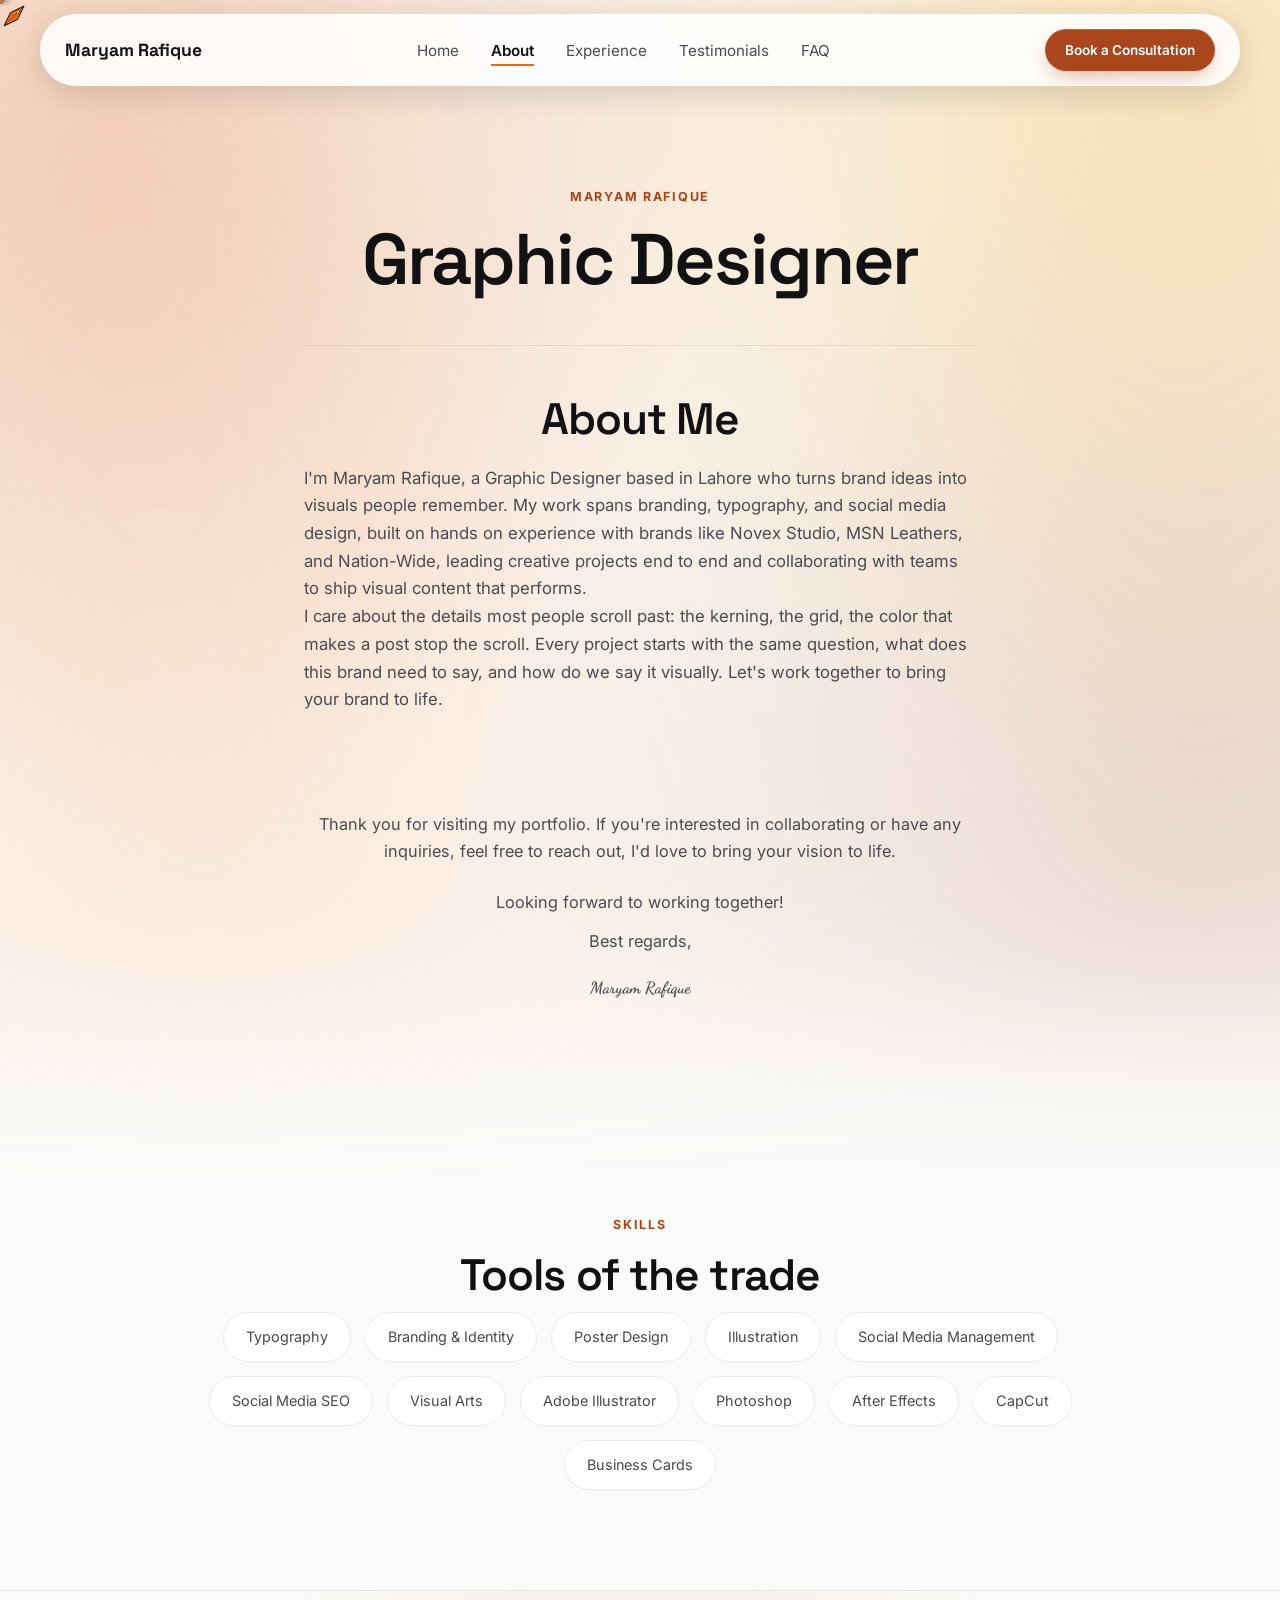
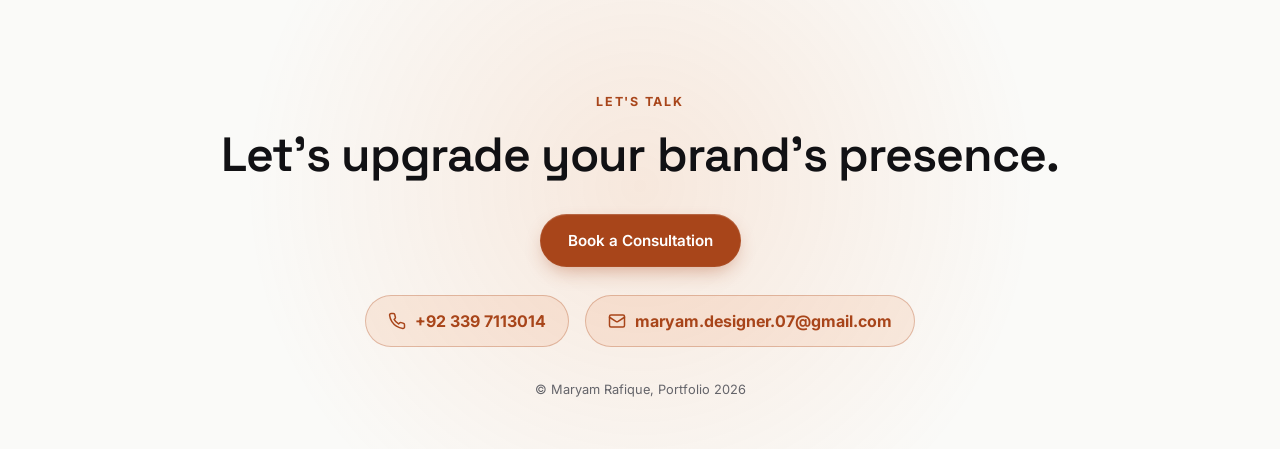
==== commit 891c1234: "Polish about page, rewrite site copy, trim mismatched testimonials Removes age/DOB block and dead JS" ====
--- a/about.html
+++ b/about.html
@@ -5,17 +5,23 @@
   <meta name="viewport" content="width=device-width, initial-scale=1.0">
 
   <!-- EDIT HERE: page title + description shown in browser tab & search results -->
-  <title>About — Maryam Rafique</title>
-  <meta name="description" content="A little about Maryam Rafique — graphic designer and social media specialist based in Lahore.">
+  <title>About Maryam Rafique | Freelance Graphic Designer</title>
+  <meta name="description" content="Learn about Maryam Rafique, a freelance graphic designer focused on brand identity and social media design.">
+  <link rel="canonical" href="https://maryam-portfolio-eight.vercel.app/about.html">
 
   <meta property="og:type" content="website">
-  <meta property="og:title" content="About — Maryam Rafique">
-  <meta property="og:description" content="A little about Maryam Rafique — graphic designer and social media specialist based in Lahore.">
-  <meta property="og:image" content="assets/og-image.svg">
-  <meta property="og:url" content="https://example.com/about.html">
+  <meta property="og:site_name" content="Maryam Rafique">
+  <meta property="og:title" content="About Maryam Rafique | Freelance Graphic Designer">
+  <meta property="og:description" content="Learn about Maryam Rafique, a freelance graphic designer focused on brand identity and social media design.">
+  <meta property="og:image" content="https://maryam-portfolio-eight.vercel.app/assets/og-image.jpg">
+  <meta property="og:url" content="https://maryam-portfolio-eight.vercel.app/about.html">
   <meta name="twitter:card" content="summary_large_image">
+  <meta name="twitter:title" content="About Maryam Rafique | Freelance Graphic Designer">
+  <meta name="twitter:description" content="Learn about Maryam Rafique, a freelance graphic designer focused on brand identity and social media design.">
+  <meta name="twitter:image" content="https://maryam-portfolio-eight.vercel.app/assets/og-image.jpg">
 
   <link rel="icon" type="image/svg+xml" href="assets/favicon.svg">
+  <link rel="apple-touch-icon" href="assets/apple-touch-icon.png">
 
   <!-- Google Fonts: Space Grotesk (headings) + Inter (body) + Dancing Script (signature, this page only) -->
   <link rel="preconnect" href="https://fonts.googleapis.com">
@@ -76,32 +82,20 @@
         <p class="eyebrow reveal">Maryam Rafique</p>
         <h1 class="about-page__heading reveal">Graphic Designer</h1>
 
-        <!-- EDIT HERE: age / date of birth — the age value auto-calculates from data-dob via JS,
-             falling back to this static "20" if JS is unavailable. -->
-        <div class="about-page__meta reveal">
-          <div class="about-page__meta-item">
-            <span class="about-page__meta-label">Age</span>
-            <span class="about-page__meta-value" id="ageValue" data-dob="2005-12-28">20</span>
-          </div>
-          <div class="about-page__meta-item">
-            <span class="about-page__meta-label">Date Of Birth</span>
-            <span class="about-page__meta-value">28 December 2005</span>
-          </div>
-        </div>
-
         <hr class="about-page__divider reveal">
 
         <!-- EDIT HERE: bio copy — [CITY] already filled in as Lahore -->
         <div class="about-page__block reveal">
           <h2 class="section-title">About Me</h2>
-          <p class="about-page__bio">I'm Maryam Rafique, a 20-year-old Graphic Designer based in Lahore, with a passion for creating eye-catching designs that drive brand engagement. I've gained hands-on experience working with brands like Novex Studio, MSN Leathers, and Nation-Wide, where I lead creative projects across digital platforms and collaborate with teams to deliver impactful visual content. I specialize in branding, typography, and social media design, always aiming to combine creativity with strategy. Let's work together to bring your brand to life!</p>
+          <p class="about-page__bio">I'm Maryam Rafique, a Graphic Designer based in Lahore who turns brand ideas into visuals people remember. My work spans branding, typography, and social media design, built on hands on experience with brands like Novex Studio, MSN Leathers, and Nation-Wide, leading creative projects end to end and collaborating with teams to ship visual content that performs.</p>
+          <p class="about-page__bio">I care about the details most people scroll past: the kerning, the grid, the color that makes a post stop the scroll. Every project starts with the same question, what does this brand need to say, and how do we say it visually. Let's work together to bring your brand to life.</p>
         </div>
 
         <hr class="about-page__divider reveal">
 
         <!-- EDIT HERE: closing note + signature -->
         <div class="about-page__closing reveal">
-          <p>Thank you for visiting my portfolio. If you're interested in collaborating or have any inquiries, feel free to reach out—I'd love to bring your vision to life.</p>
+          <p>Thank you for visiting my portfolio. If you're interested in collaborating or have any inquiries, feel free to reach out, I'd love to bring your vision to life.</p>
           <p>Looking forward to working together!</p>
           <p>Best regards,</p>
           <p class="about-page__signature">Maryam Rafique</p>
@@ -148,11 +142,11 @@
 
       <!-- EDIT HERE: phone + email -->
       <div class="footer__contact">
-        <a href="tel:+9239997113014"><svg viewBox="0 0 24 24" fill="none" stroke="currentColor" stroke-width="2" stroke-linecap="round" stroke-linejoin="round" aria-hidden="true"><path d="M22 16.92v3a2 2 0 0 1-2.18 2 19.79 19.79 0 0 1-8.63-3.07 19.5 19.5 0 0 1-6-6 19.79 19.79 0 0 1-3.07-8.67A2 2 0 0 1 4.11 2h3a2 2 0 0 1 2 1.72c.127.96.361 1.903.7 2.81a2 2 0 0 1-.45 2.11L8.09 9.91a16 16 0 0 0 6 6l1.27-1.27a2 2 0 0 1 2.11-.45c.907.339 1.85.573 2.81.7A2 2 0 0 1 22 16.92z"/></svg>+92 399 9711 3014</a>
+        <a href="tel:+9233997113014"><svg viewBox="0 0 24 24" fill="none" stroke="currentColor" stroke-width="2" stroke-linecap="round" stroke-linejoin="round" aria-hidden="true"><path d="M22 16.92v3a2 2 0 0 1-2.18 2 19.79 19.79 0 0 1-8.63-3.07 19.5 19.5 0 0 1-6-6 19.79 19.79 0 0 1-3.07-8.67A2 2 0 0 1 4.11 2h3a2 2 0 0 1 2 1.72c.127.96.361 1.903.7 2.81a2 2 0 0 1-.45 2.11L8.09 9.91a16 16 0 0 0 6 6l1.27-1.27a2 2 0 0 1 2.11-.45c.907.339 1.85.573 2.81.7A2 2 0 0 1 22 16.92z"/></svg>+92 339 7113014</a>
         <a href="mailto:maryam.designer.07@gmail.com"><svg viewBox="0 0 24 24" fill="none" stroke="currentColor" stroke-width="2" stroke-linecap="round" stroke-linejoin="round" aria-hidden="true"><rect x="2" y="4" width="20" height="16" rx="2"/><path d="m22 7-8.97 5.7a1.94 1.94 0 0 1-2.06 0L2 7"/></svg>maryam.designer.07@gmail.com</a>
       </div>
 
-      <p class="footer__fine-print">&copy; Maryam Rafique — Portfolio 2026</p>
+      <p class="footer__fine-print">&copy; Maryam Rafique, Portfolio 2026</p>
     </div>
   </footer>
 
--- a/css/styles.css
+++ b/css/styles.css
@@ -882,7 +882,7 @@
 .accordion__panel p { padding: 0 4px 22px; color: var(--text-muted); }
 
 /* ============================= ABOUT ME PAGE (about.html) ============================= */
-.about-page { padding: calc(var(--section-pad) * 1.3) 0 var(--section-pad); text-align: center; }
+.about-page { padding: calc(var(--section-pad) * 1.3) 0 0; text-align: center; }
 .about-page__inner { max-width: 720px; margin: 0 auto; }
 .about-page__heading {
   font-size: var(--fs-display);
@@ -906,10 +906,11 @@
 .about-page__closing p:first-child { margin-bottom: 24px; }
 .about-page__signature {
   font-family: "Dancing Script", cursive;
-  font-size: clamp(3rem, 2.4rem + 2.4vw, 4.2rem);
+  font-size: clamp(4.5rem, 3rem + 6vw, 8rem);
   font-weight: 700;
   color: var(--accent-dark);
-  margin-top: 12px !important;
+  margin-top: 20px !important;
+  line-height: 1.1;
 }
 
 @media (max-width: 600px) {
